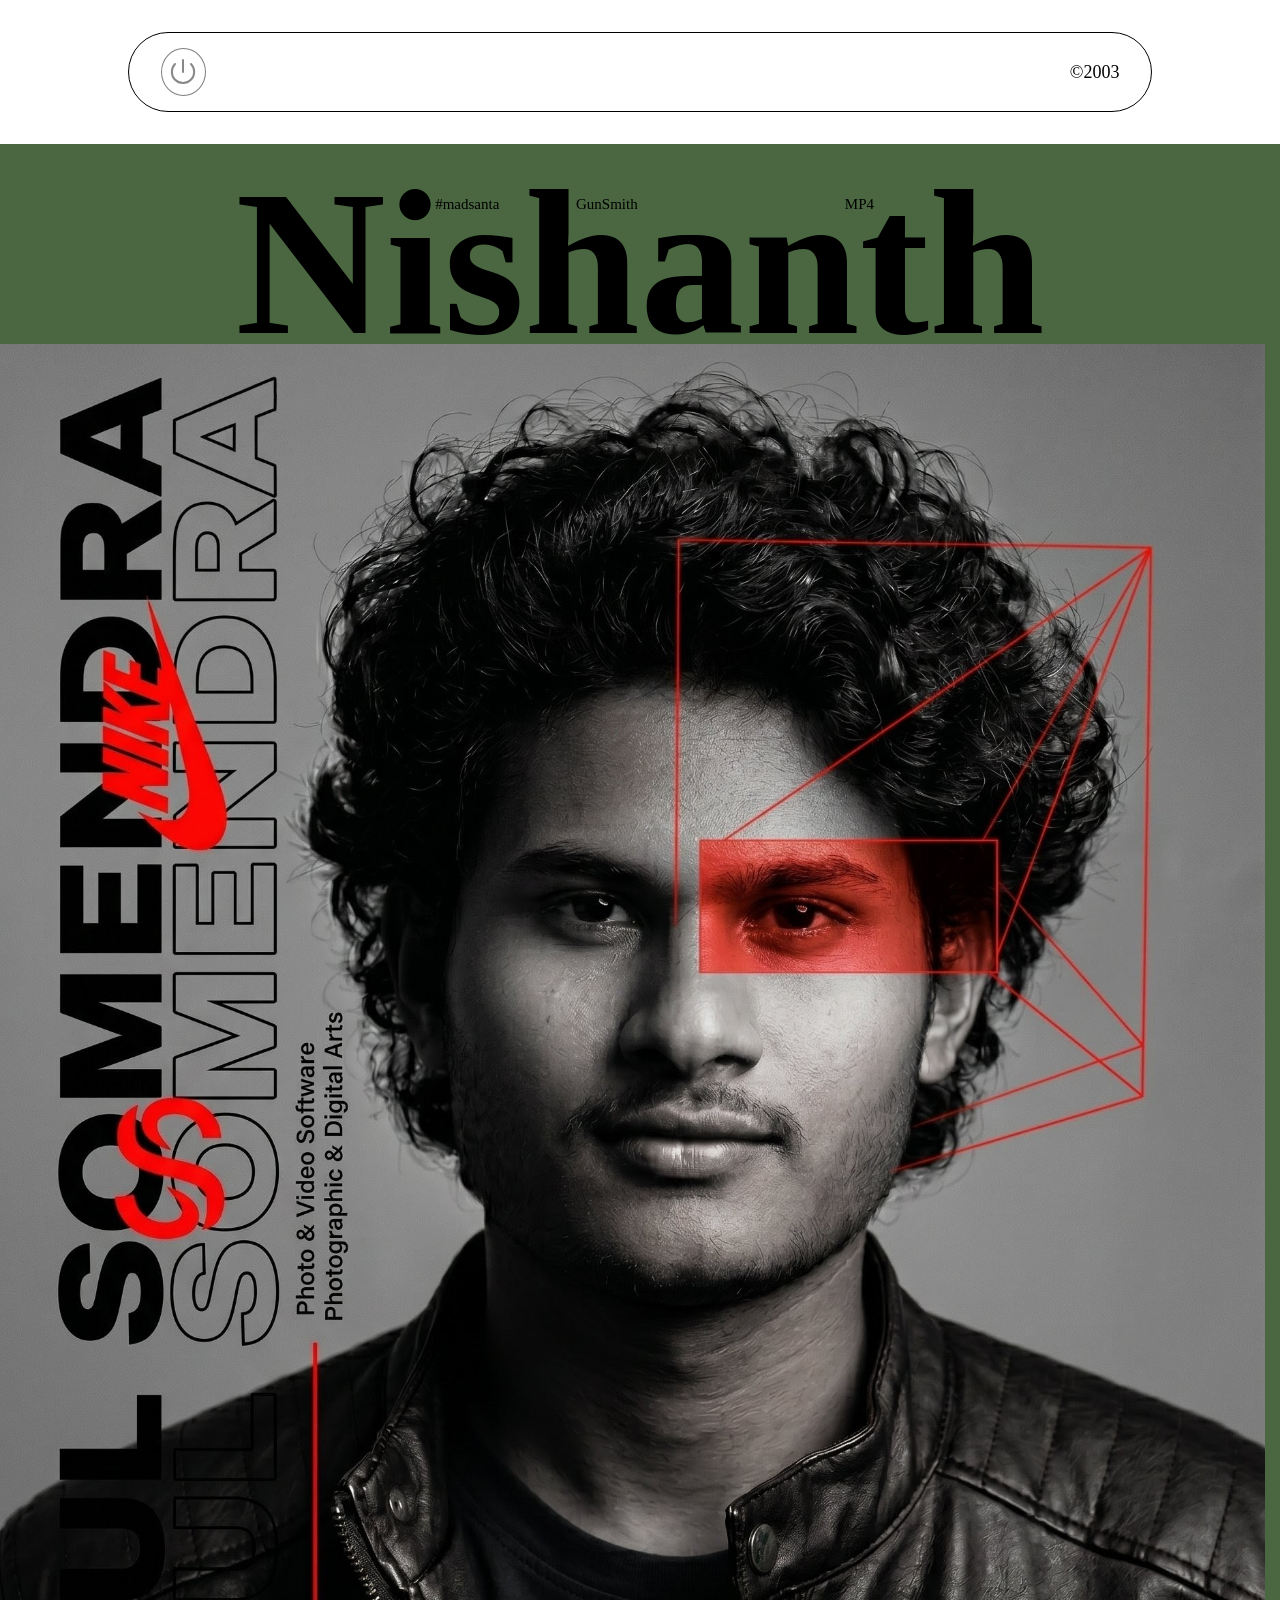
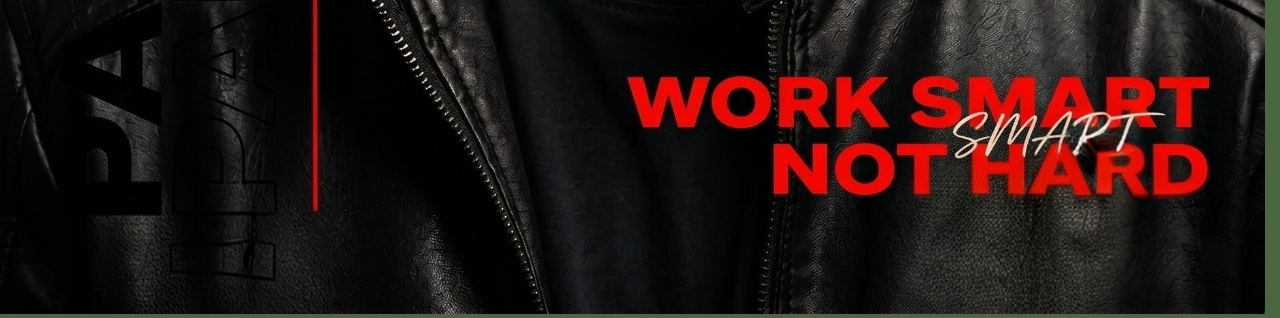
==== index.html @ 189acbc6 "Add files via upload" ====
<!DOCTYPE html>
<html lang="en">
<head>
    <meta charset="UTF-8">
    <meta name="viewport" content="width=device-width, initial-scale=1.0">
    <title>Massanta</title>
    <link rel="stylesheet" href="style.css">
    <link href="https://fonts.googleapis.com/css2?family=Bebas+Neue&display=swap" rel="stylesheet">
</head>
<body>
    <nav>
   <button class="btn"><!--<svg width="40" height="40" viewBox="0 0 50 50" fill="none" xmlns="http://www.w3.org/2000/svg">
  <circle cx="25" cy="25" r="22" stroke="#333" stroke-width="1.5"/>
  <line  x1="16" y1="20" x2="34" y2="20" stroke="#333" stroke-width="1.8" stroke-linecap="round"/>
  <line  x1="16" y1="25" x2="34" y2="25" stroke="#333" stroke-width="1.8" stroke-linecap="round"/>
  <line  x1="16" y1="30" x2="34" y2="30" stroke="#333" stroke-width="1.8" stroke-linecap="round"/>
</svg> -->
<svg width="100" height="100" viewBox="0 0 100 100" fill="none" xmlns="http://www.w3.org/2000/svg">
  
  <!-- Circle arc (open at top) -->
  <path 
    d="M 30 25 A 28 28 0 1 0 70 25" 
    stroke="#333" 
    stroke-width="5" 
    stroke-linecap="round"
    fill="none"
  />

  <!-- Vertical line at top center -->
  <line 
    x1="50" y1="15" 
    x2="50" y2="45" 
    stroke="#333" 
    stroke-width="5" 
    stroke-linecap="round"
  />

</svg>
  </button>
  <span class="copyright">©2003</span>
</nav>
<section>
<div class="name-wrapper">
    <span class="label-1">#madsanta</span>
    <span class="label-2">GunSmith</span>
    <span class="label-3">MP4</span>
    <h1 class="tran">Nishanth</h1>
</div>
<img src="assect/nishanth.png" alt="nishanth" id="nishanth">


 
</section>

</body>
</html>
---- style.css ----
* {
    margin: 0;
    padding: 0;
    box-sizing: border-box;
}

nav {
    width: 80%;
    height: 80px;
    display: flex;
    align-items: center;
    padding: 20px;
    justify-content: center;
    gap: 54rem;
    background-color:  white;
    margin: 2rem auto;
    border-radius: 50px;
    border: 1px solid black;
}

.copyright {
    font-size: 18px;
    color: black;
}

.btn {
    Display: flex;
    padding: 0.1rem;
    background-color: transparent;
    border: none;
    cursor: pointer;
    border: 1px solid grey;
    border-radius: 100%;
    transition: all ;
    transition: all 0.8s;
    size: 10px;
    

}

section {
    background-color: #4a6741;
    width: 100%;
    min-height: 100vh;
}


.name-wrapper {
    position: relative;

    width: 100%;
    height: 200px;
    /* background-color: white; */
    
    
}

.tran {
    display: flex;
justify-content: center;
align-items: center;
    font-size: 13rem;
}


.label-1, .label-2, .label-3 {
    position: absolute;
    font-size: 15px;
    color: black;
    top: 52px;
}

.label-1 { left: 34%; }   
.label-2 { left: 45%; }   
.label-3 { left: 66%; }   

#nishanth {
    width: 98.8vw;
    height: auto;

}




.btn:hover {
    background-color: black;
    color: white;
    border: 1px solid black;
    transition: all 1s;
}


.btn:hover svg line  {
    stroke: white;
    
    transition: all 0.8s;
}

.btn:hover svg path  {
    stroke: white;
    
    transition: all 0.8s;
}


svg {
    width: 40px;
    height: 40px;
    stroke: black;
    transition: all 0.8s; 
    margin-top: 0.2rem;
}

svg path, svg line {
    stroke: #888;    /* grey color */
}
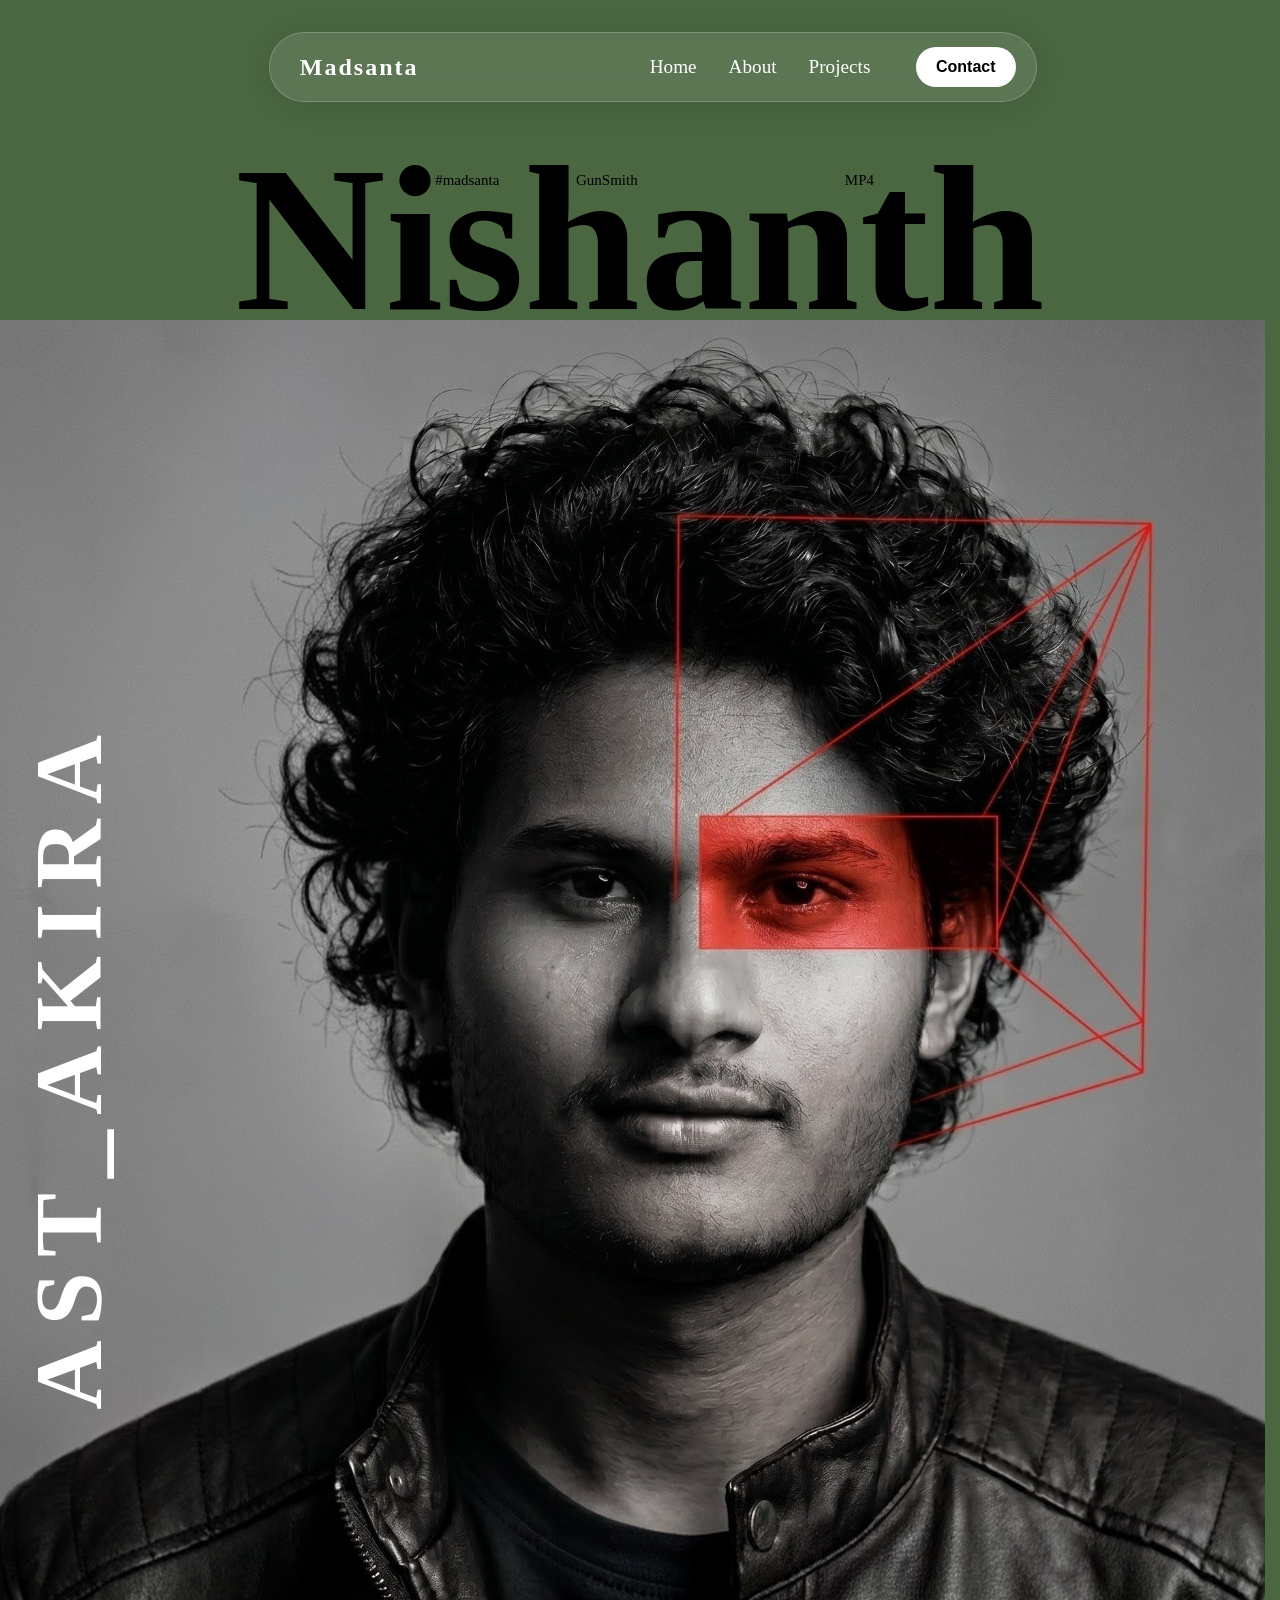
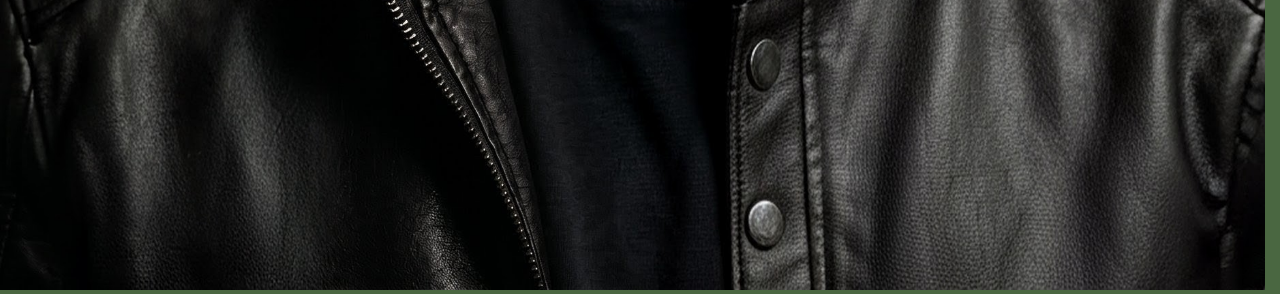
==== commit 0c941a07: "Add files via upload" ====
--- a/index.html
+++ b/index.html
@@ -9,44 +9,26 @@
 </head>
 <body>
     <nav>
-   <button class="btn"><!--<svg width="40" height="40" viewBox="0 0 50 50" fill="none" xmlns="http://www.w3.org/2000/svg">
-  <circle cx="25" cy="25" r="22" stroke="#333" stroke-width="1.5"/>
-  <line  x1="16" y1="20" x2="34" y2="20" stroke="#333" stroke-width="1.8" stroke-linecap="round"/>
-  <line  x1="16" y1="25" x2="34" y2="25" stroke="#333" stroke-width="1.8" stroke-linecap="round"/>
-  <line  x1="16" y1="30" x2="34" y2="30" stroke="#333" stroke-width="1.8" stroke-linecap="round"/>
-</svg> -->
-<svg width="100" height="100" viewBox="0 0 100 100" fill="none" xmlns="http://www.w3.org/2000/svg">
-  
-  <!-- Circle arc (open at top) -->
-  <path 
-    d="M 30 25 A 28 28 0 1 0 70 25" 
-    stroke="#333" 
-    stroke-width="5" 
-    stroke-linecap="round"
-    fill="none"
-  />
+      <div class="logo">
+        <h1>Madsanta</h1> </div>
+    <ul class="nav-links">
+        <li><a href="#">Home</a></li>
+        <li><a href="about.html">About</a></li>
+        <li><a href="#">Projects</a></li>
+      </ul>  
 
-  <!-- Vertical line at top center -->
-  <line 
-    x1="50" y1="15" 
-    x2="50" y2="45" 
-    stroke="#333" 
-    stroke-width="5" 
-    stroke-linecap="round"
-  />
+  <button class="btn">Contact</button>
 
-</svg>
-  </button>
-  <span class="copyright">©2003</span>
-</nav>
+  </nav> 
 <section>
 <div class="name-wrapper">
     <span class="label-1">#madsanta</span>
     <span class="label-2">GunSmith</span>
     <span class="label-3">MP4</span>
-    <h1 class="tran">Nishanth</h1>
+    <h1 class="tran">Nis<span id="h">h</span>anth</h1>
 </div>
-<img src="assect/nishanth.png" alt="nishanth" id="nishanth">
+<img src="assect/nishanth1.png" alt="nishanth" id="nishanth">
+<p id="ins">AST_AKIRA</p>
 
 
  
--- a/style.css
+++ b/style.css
@@ -5,43 +5,99 @@
 }
 
 nav {
-    width: 80%;
-    height: 80px;
-    display: flex;
-    align-items: center;
-    padding: 20px;
-    justify-content: center;
-    gap: 54rem;
-    background-color:  white;
-    margin: 2rem auto;
+    width: 60%;
+    padding-top: 120px;
+    padding: 1rem 5%;
+    margin-top: 1rem;
+    position: fixed;
+    top: 1rem;
+    left: 1%;
+    z-index: 998;
+    height: 70px;
+
     border-radius: 50px;
-    border: 1px solid black;
+    margin-left: 20%;
+    margin-bottom: 1rem;
+
+    background: rgba(255, 255, 255, 0.1);
+    backdrop-filter: blur(10px);
+    border: 1px solid rgba(255, 255, 255, 0.2);
+    box-shadow: 0 4px 30px rgba(0, 0, 0, 0.1);
+
 }
 
-.copyright {
-    font-size: 18px;
+.logo {
+    position: absolute;
+    left: 30px;
+    top: 50%;
+    transform: translateY(-50%);
+    color: white;
+    font-size: 1rem;
+    font-weight: bold;
+    letter-spacing: 2px;
+    cursor: pointer;
+}
+
+.logo:hover {
     color: black;
+    transition: all 0.8s ease;
+}
+
+.nav-links {
+    position: absolute;
+    left: 64%;
+    top: 50%;
+    transform: translate(-50%, -50%);
+    /* ✅ centers in nav */
+    list-style: none;
+    display: flex;
+    gap: 2rem;
+
+}
+
+
+.nav-links li a {
+    /* position: relative; */
+    text-decoration: none;
+    color: white;
+    font-size: 1.2rem;
+
 }
 
 .btn {
-    Display: flex;
-    padding: 0.1rem;
-    background-color: transparent;
+    position: absolute;
+    right: 20px;
+
+    top: 50%;
+    transform: translateY(-50%);
+
+    width: 100px;
+    height: 40px;
+    background-color: white;
     border: none;
+    border-radius: 50px;
+    font-size: 1rem;
+    font-weight: bold;
     cursor: pointer;
-    border: 1px solid grey;
-    border-radius: 100%;
-    transition: all ;
-    transition: all 0.8s;
-    size: 10px;
-    
+    transition: all 0.8s ease;
 
 }
+
+.btn:hover {
+    background-color: black;
+    color: white;
+    cursor: pointer;
+}
+
+
+
+
 
 section {
     background-color: #4a6741;
     width: 100%;
     min-height: 100vh;
+    padding-top: 120px;
 }
 
 
@@ -51,28 +107,39 @@
     width: 100%;
     height: 200px;
     /* background-color: white; */
-    
-    
+
+
 }
 
 .tran {
     display: flex;
-justify-content: center;
-align-items: center;
+    justify-content: center;
+    align-items: center;
     font-size: 13rem;
 }
 
 
-.label-1, .label-2, .label-3 {
+.label-1,
+.label-2,
+.label-3 {
     position: absolute;
     font-size: 15px;
     color: black;
     top: 52px;
 }
 
-.label-1 { left: 34%; }   
-.label-2 { left: 45%; }   
-.label-3 { left: 66%; }   
+.label-1 {
+    left: 34%;
+}
+
+.label-2 {
+    left: 45%;
+    z-index: 999;
+}
+
+.label-3 {
+    left: 66%;
+}
 
 #nishanth {
     width: 98.8vw;
@@ -80,39 +147,20 @@
 
 }
 
-
-
-
-.btn:hover {
-    background-color: black;
-    color: white;
-    border: 1px solid black;
-    transition: all 1s;
+#h {
+    z-index: 1000;
 }
 
 
-.btn:hover svg line  {
-    stroke: white;
-    
-    transition: all 0.8s;
-}
-
-.btn:hover svg path  {
-    stroke: white;
-    
-    transition: all 0.8s;
-}
-
-
-svg {
-    width: 40px;
-    height: 40px;
-    stroke: black;
-    transition: all 0.8s; 
-    margin-top: 0.2rem;
-}
-
-svg path, svg line {
-    stroke: #888;    /* grey color */
-}
-
+#ins {
+    position: absolute;
+    top: 80%;
+    left: 1%;
+    font-weight: bold;
+    letter-spacing: 15px;
+    transform: translate(-50%, -50%);
+    font-size: 6rem;
+    color: white;
+    writing-mode: vertical-rl;
+    transform: rotate(180deg);
+}
